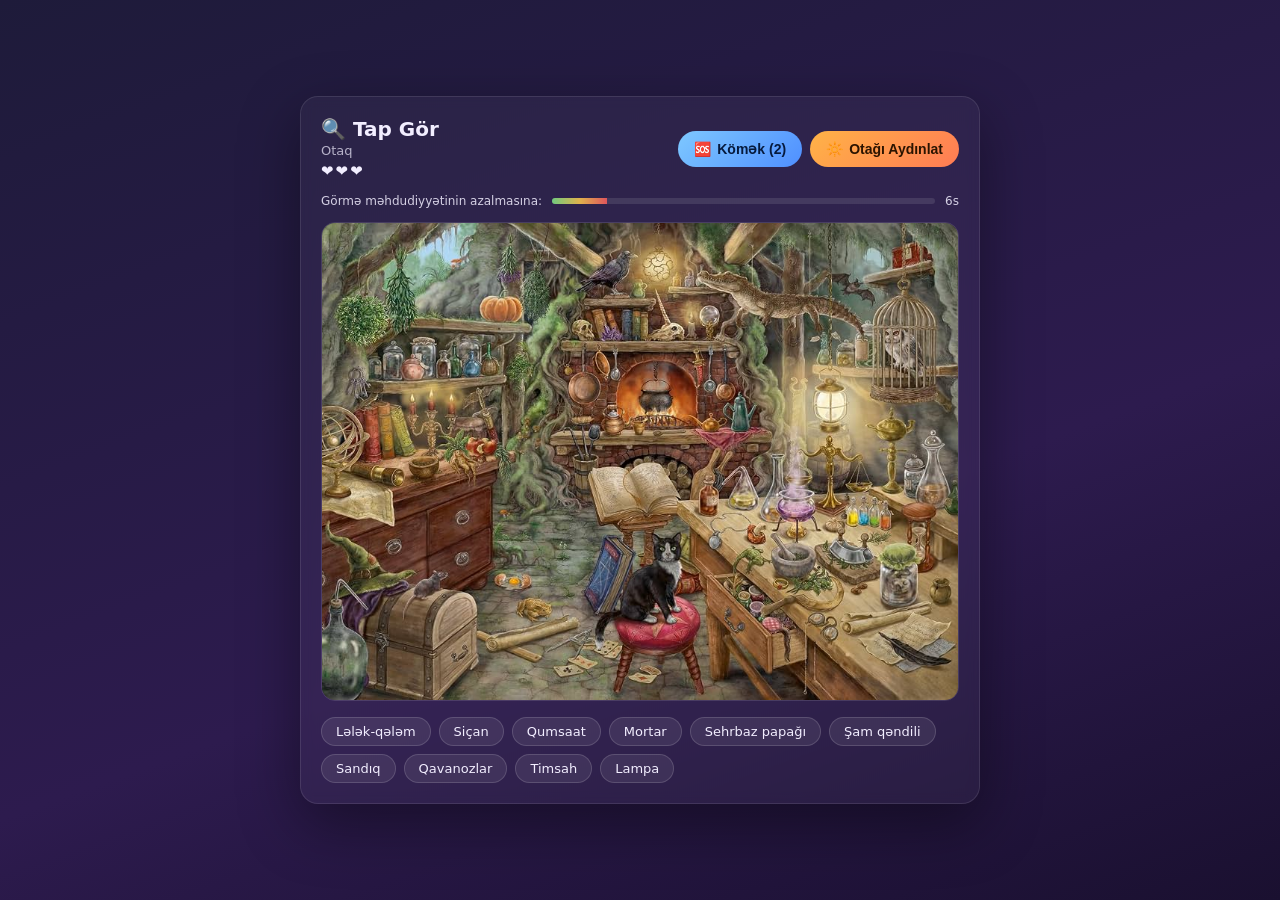
==== index.html @ 9f210e57 "Add files via upload" ====
<!DOCTYPE html>
<html lang="az">
<head>
<meta charset="UTF-8">
<meta name="viewport" content="width=device-width, initial-scale=1.0">
<title>Tap Gör</title>
<link rel="stylesheet" href="style.css">
</head>
<body>

<div class="game-container">

  <header class="game-header">
    <div class="title-block">
      <h1>🔍 Tap Gör</h1>
      <p class="level-name" id="levelName">Otaq</p>
      <p class="lives" id="lives"></p>
    </div>
    <div class="header-actions">
      <button id="helpBtn" class="help-btn">
        <span class="help-icon">🆘</span>
        <span class="help-label" id="helpLabel">Kömək (2)</span>
      </button>
      <button id="boostBtn" class="boost-btn">
        <span class="boost-icon">🔆</span>
        <span class="boost-label" id="boostLabel">Otağı Aydınlat</span>
      </button>
    </div>
    <div class="boost-hint" id="boostHint" hidden>
      <span class="boost-hint-arrow">👆</span>
      <span>Aydınlatmaq üçün klikə!</span>
    </div>
  </header>

  <div class="timer-row">
    <span class="timer-text">Görmə məhdudiyyətinin azalmasına:</span>
    <div class="timer-bar-track">
      <div class="timer-bar-fill" id="timerFill"></div>
    </div>
    <span class="timer-seconds" id="timerSeconds">7s</span>
  </div>

  <div class="scene-wrapper">

    <div class="scene" data-level="room" id="scene-room">
      <div class="scene-bg room-bg"></div>

      <div class="darkness-overlay"></div>
    </div>

  </div>

  <div class="word-list" id="wordList"></div>

  <div class="modal-overlay" id="modal" hidden>
    <div class="modal-box">
      <h2 id="modalTitle"></h2>
      <p id="modalText"></p>
      <button id="modalBtn" class="modal-btn"></button>
    </div>
  </div>

  <div class="jumpscare-overlay" id="jumpscareOverlay" hidden>
    <img src="images/download.gif" alt="" class="jumpscare-gif">
  </div>

</div>

<script src="script.js"></script>
</body>
</html>
---- style.css ----
* {
  box-sizing: border-box;
}

body {
  margin: 0;
  min-height: 100vh;
  display: flex;
  align-items: center;
  justify-content: center;
  background: linear-gradient(160deg, #1e1b3a, #2d1b4e 60%, #1a1030);
  font-family: "Segoe UI", system-ui, sans-serif;
  color: #f2eeff;
  padding: 24px;
}

.game-container {
  width: 100%;
  max-width: 680px;
  background: rgba(255, 255, 255, 0.04);
  border: 1px solid rgba(255, 255, 255, 0.1);
  border-radius: 18px;
  padding: 20px;
  backdrop-filter: blur(6px);
  box-shadow: 0 20px 60px rgba(0, 0, 0, 0.4);
}

.game-header {
  position: relative;
  display: flex;
  align-items: center;
  justify-content: space-between;
  gap: 12px;
  margin-bottom: 14px;
}

.title-block h1 {
  font-size: 20px;
  margin: 0;
}

.level-name {
  margin: 2px 0 0;
  font-size: 13px;
  opacity: 0.7;
}

.lives {
  margin: 4px 0 0;
  font-size: 15px;
  letter-spacing: 2px;
}

.header-actions {
  display: flex;
  align-items: center;
  gap: 8px;
}

.boost-btn,
.help-btn {
  display: flex;
  align-items: center;
  gap: 6px;
  padding: 10px 16px;
  border-radius: 999px;
  border: none;
  font-weight: 700;
  font-size: 14px;
  cursor: pointer;
  transition: transform 0.15s ease, opacity 0.15s ease;
}

.boost-btn {
  background: linear-gradient(135deg, #ffb347, #ff7b54);
  color: #2b1400;
}

.help-btn {
  background: linear-gradient(135deg, #7ec8ff, #4f8fff);
  color: #061a3d;
}

.boost-btn:hover:not(:disabled),
.help-btn:hover:not(:disabled) {
  transform: translateY(-2px);
}

.boost-btn:disabled,
.help-btn:disabled {
  background: rgba(255, 255, 255, 0.12);
  color: rgba(255, 255, 255, 0.5);
  cursor: not-allowed;
  transform: none;
}

.boost-hint {
  position: absolute;
  top: 100%;
  right: 0;
  margin-top: 10px;
  display: flex;
  align-items: center;
  gap: 6px;
  background: #241a3d;
  border: 1px solid rgba(255, 255, 255, 0.15);
  border-radius: 10px;
  padding: 8px 12px;
  font-size: 12px;
  white-space: nowrap;
  z-index: 5;
  animation: hintBounce 1.2s ease infinite;
}

.boost-hint[hidden] {
  display: none;
}

.boost-hint::before {
  content: "";
  position: absolute;
  top: -6px;
  right: 22px;
  border-left: 6px solid transparent;
  border-right: 6px solid transparent;
  border-bottom: 6px solid #241a3d;
}

.boost-hint-arrow {
  font-size: 16px;
}

@keyframes hintBounce {
  0%, 100% { transform: translateY(0); }
  50% { transform: translateY(-4px); }
}

.timer-row {
  display: flex;
  align-items: center;
  gap: 10px;
  font-size: 12px;
  opacity: 0.85;
  margin-bottom: 14px;
}

.timer-bar-track {
  flex: 1;
  height: 6px;
  border-radius: 4px;
  background: rgba(255, 255, 255, 0.12);
  overflow: hidden;
}

.timer-bar-fill {
  height: 100%;
  width: 0%;
  background: linear-gradient(90deg, #7ee787, #ffcc4d, #ff5f5f);
  transition: width 1s linear;
}

.scene-wrapper {
  position: relative;
  width: 100%;
  aspect-ratio: 4 / 3;
  border-radius: 14px;
  overflow: hidden;
  border: 1px solid rgba(255, 255, 255, 0.12);
}

.scene {
  position: absolute;
  inset: 0;
}

.scene-bg {
  position: absolute;
  inset: 0;
}

.room-bg {
  background: url("images/room.jpg") center / cover no-repeat;
}

.obj {
  position: absolute;
  transform: translate(-50%, -50%);
  font-size: 34px;
  cursor: default;
  filter: drop-shadow(0 2px 4px rgba(0, 0, 0, 0.5));
  transition: transform 0.15s ease, filter 0.3s ease;
  user-select: none;
  z-index: 2;
}

.obj:hover {
  transform: translate(-50%, -50%) scale(1.15);
}

.obj.found-object {
  pointer-events: none;
  animation: foundPop 0.5s ease forwards;
}

.obj.spot {
  font-size: 22px;
  filter: none;
  display: flex;
  align-items: center;
  justify-content: center;
}

.obj.spot::after {
  content: "";
}

.obj.spot.found-object::after {
  content: "✅";
}

.obj.spot.hint-reveal {
  border-radius: 50%;
  box-shadow: 0 0 0 3px #ffd166, 0 0 18px 6px rgba(255, 209, 102, 0.85);
  animation: hintGlow 0.6s ease-in-out infinite alternate;
}

@keyframes hintGlow {
  from { box-shadow: 0 0 0 3px #ffd166, 0 0 12px 4px rgba(255, 209, 102, 0.6); }
  to { box-shadow: 0 0 0 3px #ffd166, 0 0 22px 8px rgba(255, 209, 102, 0.95); }
}

@keyframes foundPop {
  0% { transform: translate(-50%, -50%) scale(1.3); filter: drop-shadow(0 0 10px #7ee787); }
  100% { transform: translate(-50%, -50%) scale(1); opacity: 0; }
}

.scene-wrapper.shake {
  animation: puzzleShake 0.4s ease;
}

@keyframes puzzleShake {
  0%, 100% { transform: translateX(0); }
  20% { transform: translateX(-8px); }
  40% { transform: translateX(8px); }
  60% { transform: translateX(-6px); }
  80% { transform: translateX(6px); }
}

.darkness-overlay {
  position: absolute;
  inset: 0;
  background: #000;
  opacity: 0;
  pointer-events: none;
  transition: opacity 1s ease;
  z-index: 3;
}

.word-list {
  display: flex;
  flex-wrap: wrap;
  gap: 8px;
  margin-top: 16px;
}

.chip {
  padding: 6px 14px;
  border-radius: 999px;
  background: rgba(255, 255, 255, 0.08);
  border: 1px solid rgba(255, 255, 255, 0.15);
  font-size: 13px;
  transition: all 0.2s ease;
}

.chip.found {
  background: rgba(126, 231, 135, 0.18);
  border-color: #7ee787;
  color: #7ee787;
  text-decoration: line-through;
}

.modal-overlay {
  position: fixed;
  inset: 0;
  background: rgba(0, 0, 0, 0.65);
  display: flex;
  align-items: center;
  justify-content: center;
  z-index: 10;
}

.modal-overlay[hidden] {
  display: none;
}

.modal-box {
  background: #241a3d;
  border: 1px solid rgba(255, 255, 255, 0.15);
  border-radius: 14px;
  padding: 28px;
  text-align: center;
  max-width: 320px;
}

.modal-box h2 {
  margin-top: 0;
}

.modal-btn {
  margin-top: 14px;
  padding: 10px 22px;
  border-radius: 999px;
  border: none;
  background: linear-gradient(135deg, #7ee787, #4fb35d);
  color: #072b0c;
  font-weight: 700;
  cursor: pointer;
}

.jumpscare-overlay {
  position: fixed;
  inset: 0;
  background: #000;
  display: flex;
  align-items: center;
  justify-content: center;
  z-index: 20;
}

.jumpscare-overlay[hidden] {
  display: none;
}

.jumpscare-gif {
  width: 100%;
  height: 100%;
  object-fit: cover;
}
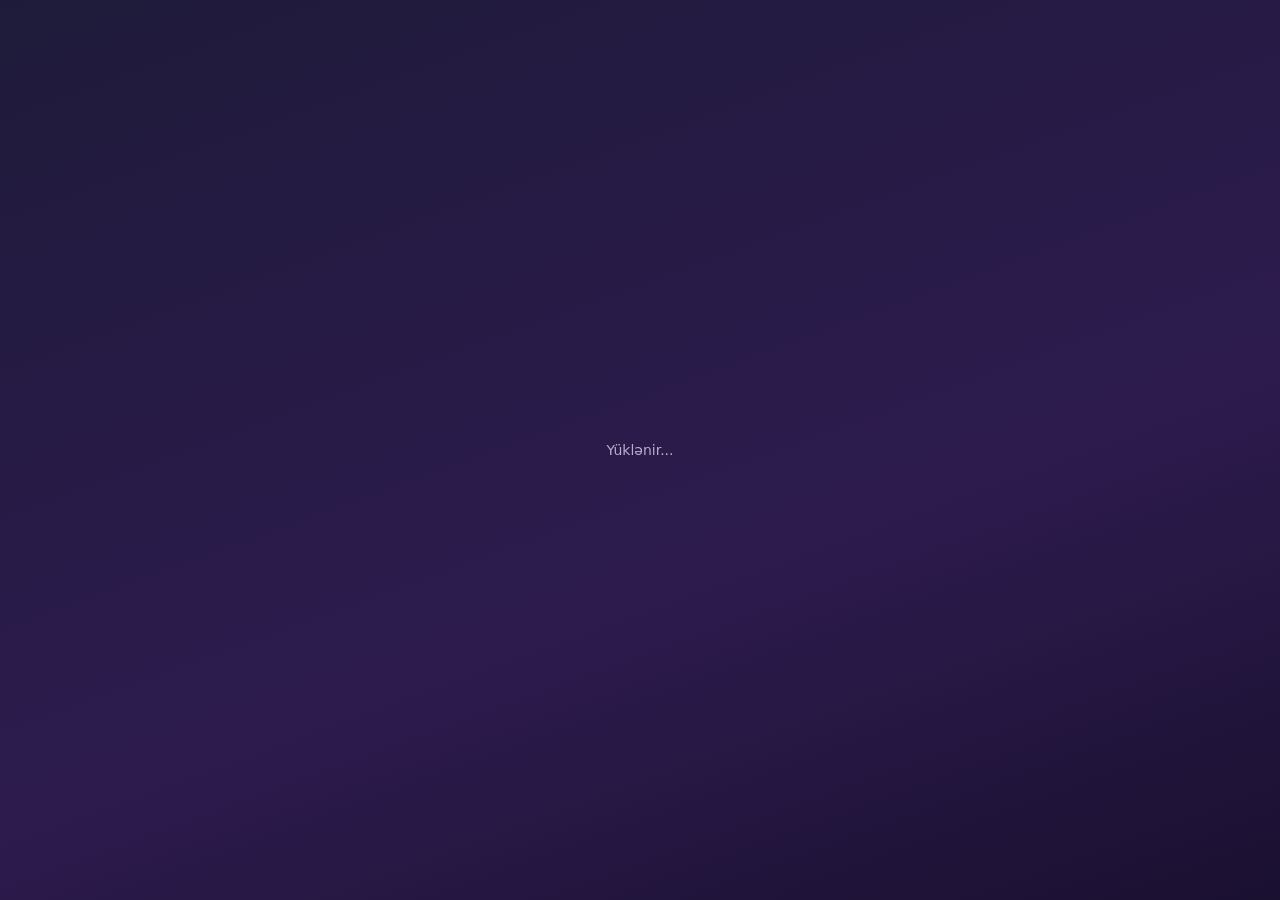
==== commit 3f61ad67: "add score table" ====
--- a/index.html
+++ b/index.html
@@ -1,71 +1,76 @@
-<!DOCTYPE html>
+<!doctype html>
 <html lang="az">
-<head>
-<meta charset="UTF-8">
-<meta name="viewport" content="width=device-width, initial-scale=1.0">
-<title>Tap Gör</title>
-<link rel="stylesheet" href="style.css">
-</head>
-<body>
+  <head>
+    <meta charset="UTF-8" />
+    <meta name="viewport" content="width=device-width, initial-scale=1.0" />
+    <title>Tap Gör</title>
+    <link rel="stylesheet" href="style.css" />
+  </head>
+  <body>
+    <p class="auth-loading" id="authLoading">Yüklənir...</p>
 
-<div class="game-container">
+    <div class="game-container" id="gameContainer" hidden>
+      <div class="user-bar">
+        <span class="user-name" id="userName"></span>
+        <div class="user-bar-actions">
+          <a class="board-link" href="leaderboard.html">🏆 Reytinq</a>
+          <button class="logout-btn" id="logoutBtn">Çıxış</button>
+        </div>
+      </div>
 
-  <header class="game-header">
-    <div class="title-block">
-      <h1>🔍 Tap Gör</h1>
-      <p class="level-name" id="levelName">Otaq</p>
-      <p class="lives" id="lives"></p>
-    </div>
-    <div class="header-actions">
-      <button id="helpBtn" class="help-btn">
-        <span class="help-icon">🆘</span>
-        <span class="help-label" id="helpLabel">Kömək (2)</span>
-      </button>
-      <button id="boostBtn" class="boost-btn">
-        <span class="boost-icon">🔆</span>
-        <span class="boost-label" id="boostLabel">Otağı Aydınlat</span>
-      </button>
-    </div>
-    <div class="boost-hint" id="boostHint" hidden>
-      <span class="boost-hint-arrow">👆</span>
-      <span>Aydınlatmaq üçün klikə!</span>
-    </div>
-  </header>
+      <header class="game-header">
+        <div class="title-block">
+          <h1>🔍 Tap Gör</h1>
+          <p class="level-name" id="levelName">Otaq</p>
+          <p class="lives" id="lives"></p>
+        </div>
+        <div class="header-actions">
+          <button id="helpBtn" class="help-btn">
+            <span class="help-icon">🆘</span>
+            <span class="help-label" id="helpLabel">Kömək (2)</span>
+          </button>
+          <button id="boostBtn" class="boost-btn">
+            <span class="boost-icon">🔆</span>
+            <span class="boost-label" id="boostLabel">Otağı Aydınlat</span>
+          </button>
+        </div>
+        <div class="boost-hint" id="boostHint" hidden>
+          <span class="boost-hint-arrow">👆</span>
+          <span>Aydınlatmaq üçün klikə!</span>
+        </div>
+      </header>
 
-  <div class="timer-row">
-    <span class="timer-text">Görmə məhdudiyyətinin azalmasına:</span>
-    <div class="timer-bar-track">
-      <div class="timer-bar-fill" id="timerFill"></div>
-    </div>
-    <span class="timer-seconds" id="timerSeconds">7s</span>
-  </div>
+      <div class="timer-row">
+        <span class="timer-text">Görmə məhdudiyyətinin azalmasına:</span>
+        <div class="timer-bar-track">
+          <div class="timer-bar-fill" id="timerFill"></div>
+        </div>
+        <span class="timer-seconds" id="timerSeconds">7s</span>
+      </div>
 
-  <div class="scene-wrapper">
+      <div class="scene-wrapper">
+        <div class="scene" data-level="room" id="scene-room">
+          <div class="scene-bg room-bg"></div>
 
-    <div class="scene" data-level="room" id="scene-room">
-      <div class="scene-bg room-bg"></div>
+          <div class="darkness-overlay"></div>
+        </div>
+      </div>
 
-      <div class="darkness-overlay"></div>
+      <div class="word-list" id="wordList"></div>
+
+      <div class="modal-overlay" id="modal" hidden>
+        <div class="modal-box">
+          <h2 id="modalTitle"></h2>
+          <p id="modalText"></p>
+          <button id="modalBtn" class="modal-btn"></button>
+        </div>
+      </div>
+
+      <div class="jumpscare-overlay" id="jumpscareOverlay" hidden>
+        <img src="images/download.gif" alt="" class="jumpscare-gif" />
+      </div>
     </div>
 
-  </div>
-
-  <div class="word-list" id="wordList"></div>
-
-  <div class="modal-overlay" id="modal" hidden>
-    <div class="modal-box">
-      <h2 id="modalTitle"></h2>
-      <p id="modalText"></p>
-      <button id="modalBtn" class="modal-btn"></button>
-    </div>
-  </div>
-
-  <div class="jumpscare-overlay" id="jumpscareOverlay" hidden>
-    <img src="images/download.gif" alt="" class="jumpscare-gif">
-  </div>
-
-</div>
-
-<script src="script.js"></script>
-</body>
+    <script type="module" src="script.js"></script>
+  </body>
 </html>
--- a/style.css
+++ b/style.css
@@ -12,6 +12,11 @@
   font-family: "Segoe UI", system-ui, sans-serif;
   color: #f2eeff;
   padding: 24px;
+}
+
+.auth-loading {
+  opacity: 0.7;
+  font-size: 14px;
 }
 
 .game-container {
@@ -25,6 +30,52 @@
   box-shadow: 0 20px 60px rgba(0, 0, 0, 0.4);
 }
 
+.user-bar {
+  display: flex;
+  align-items: center;
+  justify-content: space-between;
+  gap: 12px;
+  margin-bottom: 14px;
+  padding-bottom: 12px;
+  border-bottom: 1px solid rgba(255, 255, 255, 0.1);
+  font-size: 13px;
+}
+
+.user-name {
+  opacity: 0.85;
+  font-weight: 600;
+}
+
+.user-bar-actions {
+  display: flex;
+  align-items: center;
+  gap: 10px;
+}
+
+.board-link {
+  color: #7ec8ff;
+  text-decoration: none;
+  font-weight: 600;
+}
+
+.board-link:hover {
+  text-decoration: underline;
+}
+
+.logout-btn {
+  padding: 6px 14px;
+  border-radius: 999px;
+  border: 1px solid rgba(255, 255, 255, 0.15);
+  background: rgba(255, 255, 255, 0.06);
+  color: #f2eeff;
+  font-size: 12px;
+  cursor: pointer;
+}
+
+.logout-btn:hover {
+  background: rgba(255, 255, 255, 0.12);
+}
+
 .game-header {
   position: relative;
   display: flex;
@@ -336,3 +387,67 @@
   height: 100%;
   object-fit: cover;
 }
+
+@media (max-width: 560px) {
+  body {
+    padding: 10px;
+  }
+
+  .game-container {
+    padding: 14px;
+    border-radius: 14px;
+  }
+
+  .game-header {
+    flex-direction: column;
+    align-items: flex-start;
+    gap: 10px;
+  }
+
+  .title-block h1 {
+    font-size: 18px;
+  }
+
+  .header-actions {
+    width: 100%;
+    justify-content: space-between;
+  }
+
+  .boost-btn,
+  .help-btn {
+    flex: 1;
+    justify-content: center;
+    padding: 9px 10px;
+    font-size: 12px;
+  }
+
+  .boost-hint {
+    max-width: 100%;
+    white-space: normal;
+  }
+
+  .timer-row {
+    font-size: 11px;
+    flex-wrap: wrap;
+  }
+
+  .word-list {
+    gap: 6px;
+  }
+
+  .chip {
+    font-size: 12px;
+    padding: 5px 10px;
+  }
+}
+
+@media (max-width: 360px) {
+  .boost-label,
+  .help-label {
+    font-size: 11px;
+  }
+
+  .title-block h1 {
+    font-size: 16px;
+  }
+}
